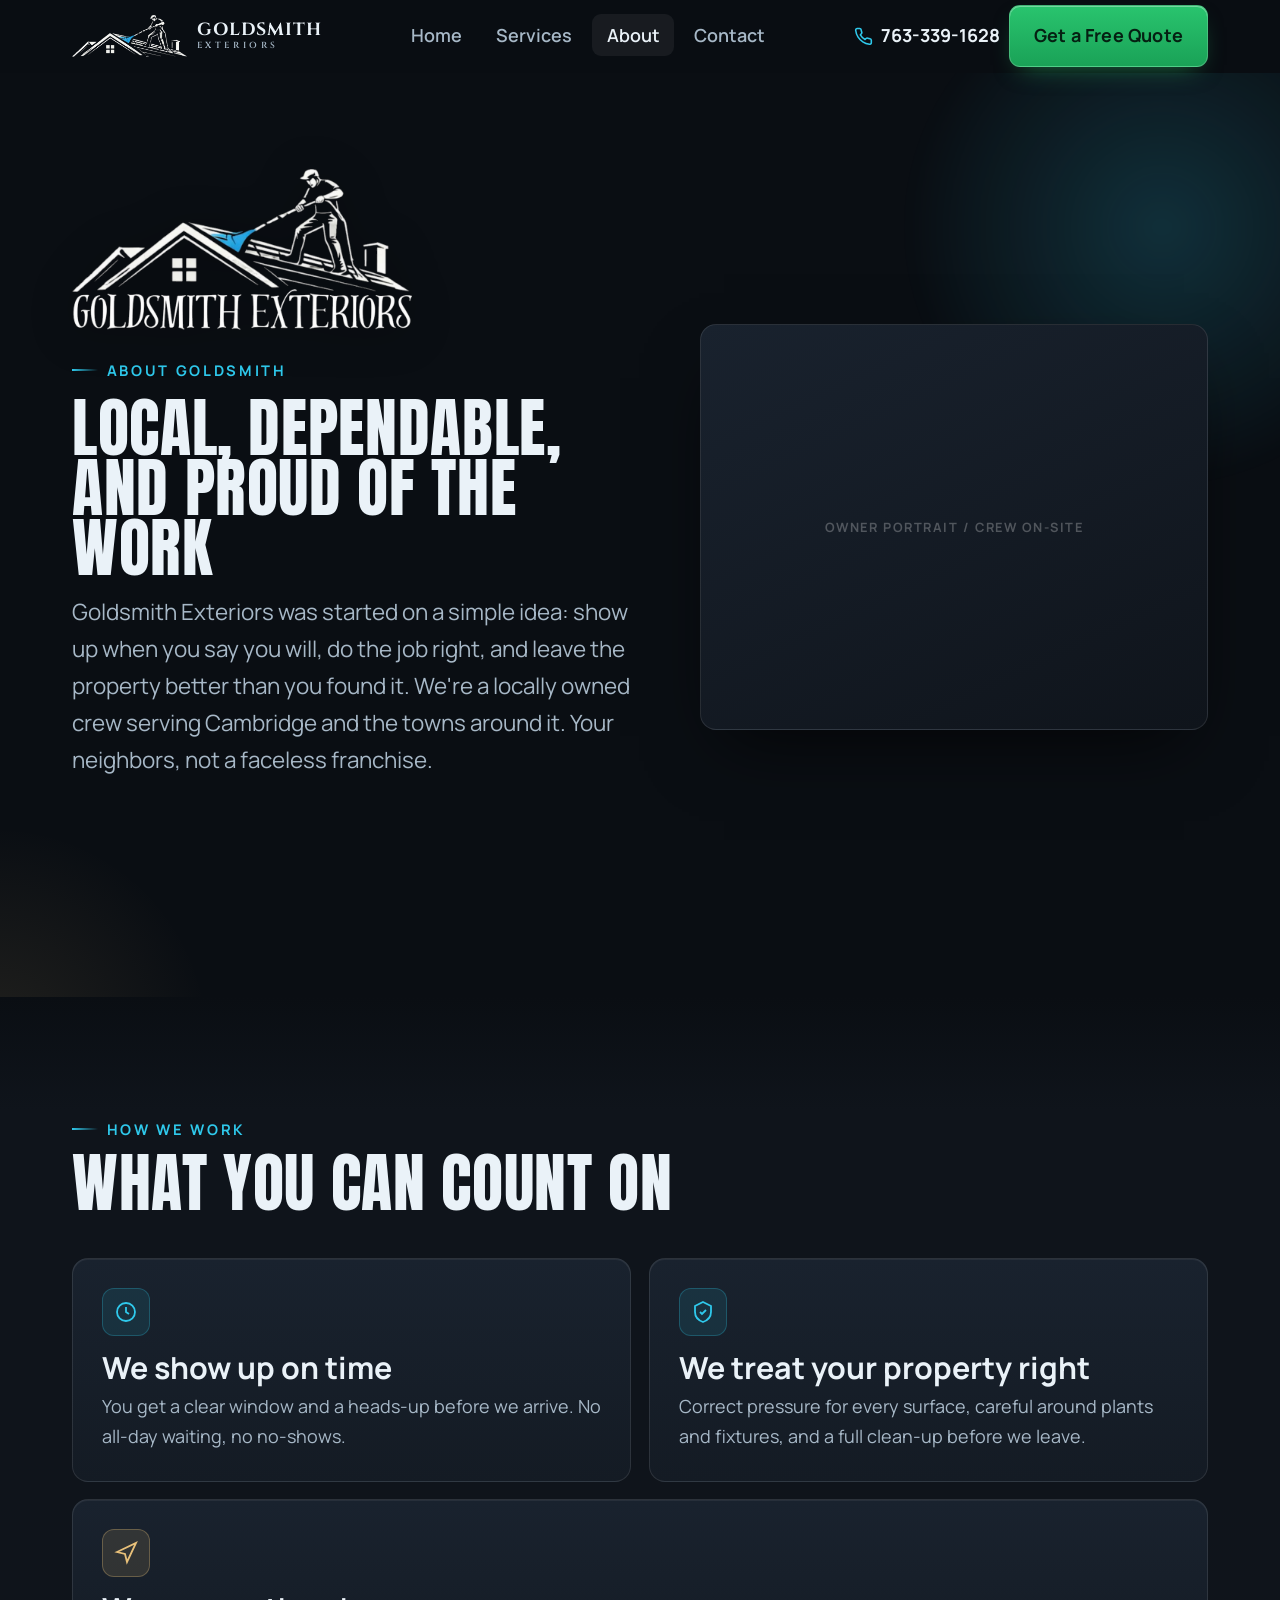
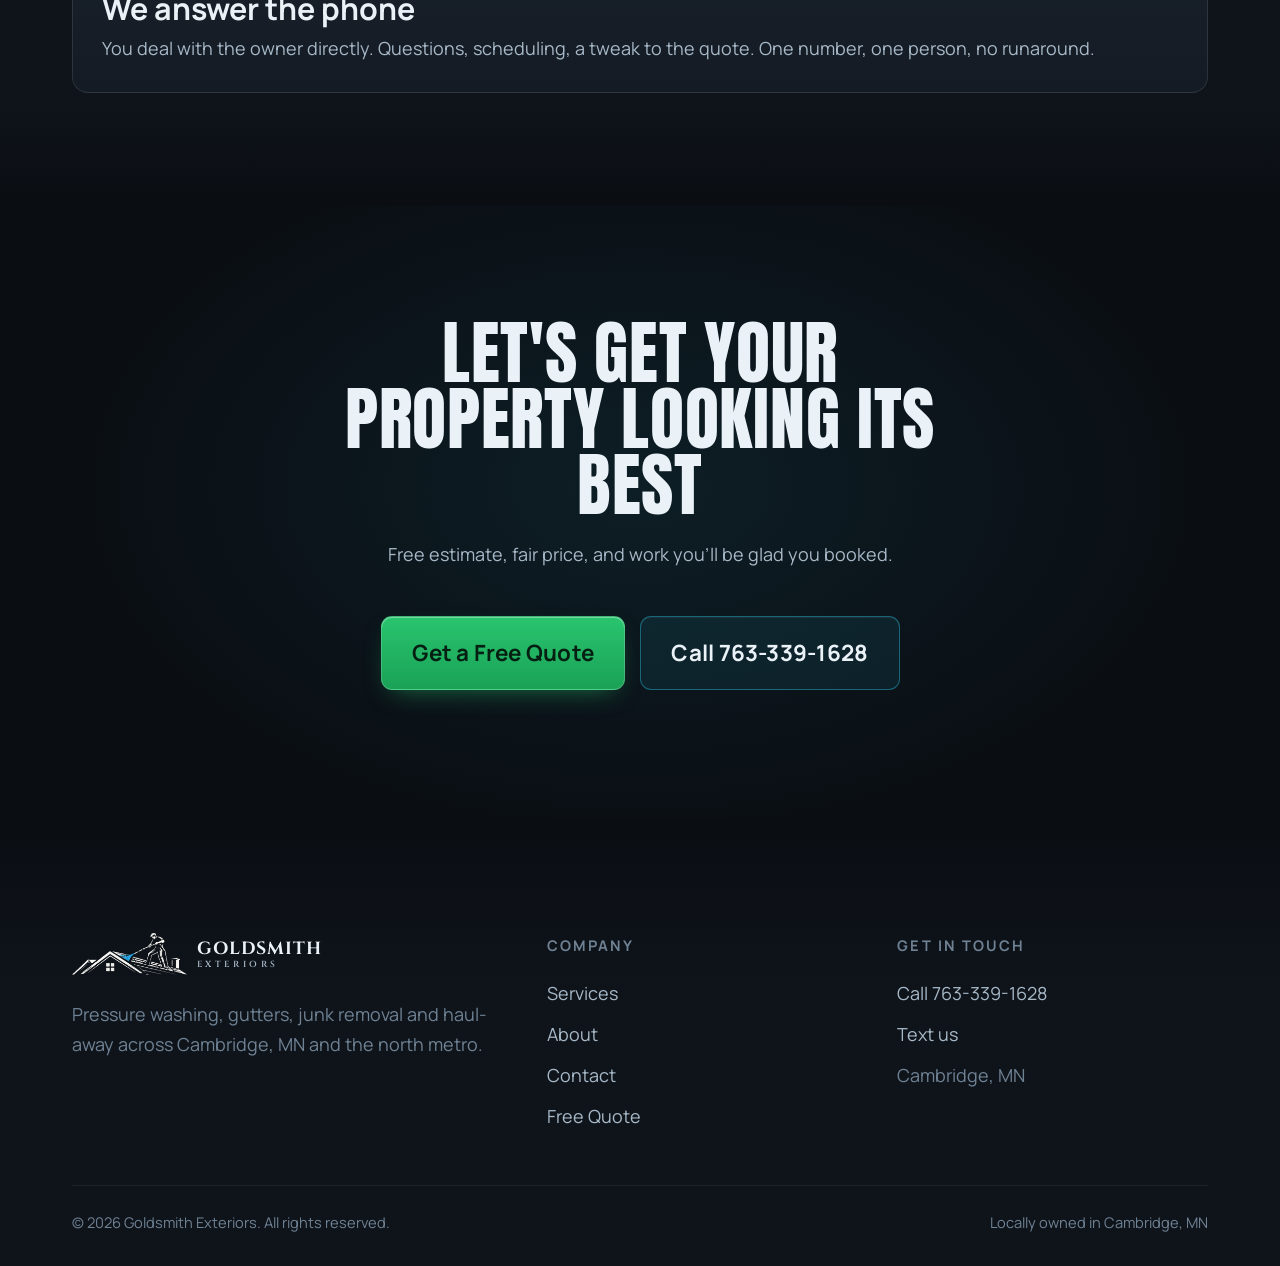
==== about.html @ 61f162df "Goldsmith Exteriors marketing site — initial public release Static 4-page site (home, services, abou" ====
<!doctype html>
<html lang="en">
<head>
  <meta charset="utf-8">
  <meta name="viewport" content="width=device-width, initial-scale=1">
  <title>About | Goldsmith Exteriors in Cambridge, MN</title>
  <meta name="description" content="Goldsmith Exteriors is a locally owned exterior cleaning company serving Cambridge, MN and the north metro. Meet the owner and how we work.">
  <meta name="theme-color" content="#0A0E13">
  <link rel="preconnect" href="https://fonts.googleapis.com">
  <link rel="preconnect" href="https://fonts.gstatic.com" crossorigin>
  <link href="https://fonts.googleapis.com/css2?family=Anton&family=Cinzel:wght@500;600;700&family=Manrope:wght@400;500;600;700;800&display=swap" rel="stylesheet">
  <link rel="icon" type="image/png" href="assets/favicon.png">
  <link rel="apple-touch-icon" href="assets/favicon.png">
  <link rel="stylesheet" href="css/styles.css?v=2">
</head>
<body>
  <a class="skip-link" href="#main">Skip to content</a>
  <header class="site-header">
    <div class="container nav">
      <a class="brand" href="index.html" aria-label="Goldsmith Exteriors home">
        <img class="brand__mark" src="assets/logo-mark.png" alt="" aria-hidden="true" width="889" height="326">
        <span class="brand__name">Goldsmith<span>Exteriors</span></span>
      </a>
      <nav class="nav__menu" data-nav-menu aria-label="Primary">
        <ul class="nav__links">
          <li><a href="index.html">Home</a></li>
          <li><a href="services.html">Services</a></li>
          <li><a href="about.html" aria-current="page">About</a></li>
          <li><a href="contact.html">Contact</a></li>
        </ul>
        <div class="nav__cta">
          <a class="nav__phone" href="tel:+17633391628"><svg viewBox="0 0 24 24" fill="none" stroke="currentColor" stroke-width="2" aria-hidden="true"><path d="M22 16.92v3a2 2 0 0 1-2.18 2 19.79 19.79 0 0 1-8.63-3.07 19.5 19.5 0 0 1-6-6 19.79 19.79 0 0 1-3.07-8.67A2 2 0 0 1 4.11 2h3a2 2 0 0 1 2 1.72c.13.96.36 1.9.69 2.81a2 2 0 0 1-.45 2.11L8.09 9.91a16 16 0 0 0 6 6l1.27-1.27a2 2 0 0 1 2.11-.45c.9.33 1.85.56 2.81.69A2 2 0 0 1 22 16.92z" stroke-linecap="round" stroke-linejoin="round"/></svg>763-339-1628</a>
          <a class="btn btn--primary" href="contact.html">Get a Free Quote</a>
        </div>
      </nav>
      <button class="nav__toggle" data-nav-toggle aria-label="Open menu" aria-expanded="false"><svg viewBox="0 0 24 24" fill="none" stroke="currentColor" stroke-width="2" aria-hidden="true"><line x1="3" y1="6" x2="21" y2="6"/><line x1="3" y1="12" x2="21" y2="12"/><line x1="3" y1="18" x2="21" y2="18"/></svg></button>
    </div>
  </header>

  <main id="main">
    <section class="hero">
      <div class="container hero__inner">
        <div class="hero__grid">
          <div class="hero__copy">
            <img class="about-lockup reveal" src="assets/logo-lockup.png" alt="Goldsmith Exteriors logo" width="896" height="424">
            <span class="eyebrow reveal">About Goldsmith</span>
            <!-- TODO (owner transcript): replace this story with the owner's real words from the recording -->
            <h1 class="display reveal" data-delay="1" style="font-size:var(--step-4);margin:1rem 0">Local, dependable, and proud of the work</h1>
            <p class="lede reveal" data-delay="2">Goldsmith Exteriors was started on a simple idea: show up when you say you will, do the job right, and leave the property better than you found it. We're a locally owned crew serving Cambridge and the towns around it. Your neighbors, not a faceless franchise.</p>
            <!-- TODO (owner transcript): add the owner's real story, years in the trade, and why he started Goldsmith, pulled from the recording. -->
            <div class="hero__cta reveal" data-delay="3">
              <a class="btn btn--primary btn--lg" href="contact.html">Work with us</a>
              <a class="btn btn--call btn--lg" href="tel:+17633391628">Call 763-339-1628</a>
            </div>
          </div>
          <div class="hero__media reveal" data-delay="2">
            <div class="media-card" data-photo="Owner portrait / crew on-site"></div>
          </div>
        </div>
      </div>
    </section>

    <section class="section section--alt">
      <div class="container">
        <div class="section__head reveal">
          <span class="eyebrow">How we work</span>
          <h2 class="display">What you can count on</h2>
        </div>
        <div class="bento">
          <article class="tile tile--wide reveal">
            <div class="tile__icon"><svg viewBox="0 0 24 24" fill="none" stroke="currentColor" stroke-width="1.8" aria-hidden="true"><circle cx="12" cy="12" r="9"/><path d="M12 7v5l3 2"/></svg></div>
            <h3>We show up on time</h3>
            <p>You get a clear window and a heads-up before we arrive. No all-day waiting, no no-shows.</p>
          </article>
          <article class="tile tile--wide reveal" data-delay="1">
            <div class="tile__icon"><svg viewBox="0 0 24 24" fill="none" stroke="currentColor" stroke-width="1.8" aria-hidden="true"><path d="M12 2l8 4v6c0 5-3.4 8.3-8 10-4.6-1.7-8-5-8-10V6l8-4z"/><path d="M9 12l2 2 4-4"/></svg></div>
            <h3>We treat your property right</h3>
            <p>Correct pressure for every surface, careful around plants and fixtures, and a full clean-up before we leave.</p>
          </article>
          <article class="tile tile--feature reveal" data-delay="2">
            <div class="tile__icon"><svg viewBox="0 0 24 24" fill="none" stroke="currentColor" stroke-width="1.8" aria-hidden="true"><path d="M3 11l19-9-9 19-2-8-8-2z"/></svg></div>
            <h3>We answer the phone</h3>
            <p>You deal with the owner directly. Questions, scheduling, a tweak to the quote. One number, one person, no runaround.</p>
          </article>
        </div>
      </div>
    </section>

    <section class="cta-band">
      <div class="container">
        <h2 class="display reveal">Let's get your property looking its best</h2>
        <p class="reveal" data-delay="1">Free estimate, fair price, and work you'll be glad you booked.</p>
        <div class="hero__cta reveal" data-delay="2">
          <a class="btn btn--primary btn--lg" href="contact.html">Get a Free Quote</a>
          <a class="btn btn--call btn--lg" href="tel:+17633391628">Call 763-339-1628</a>
        </div>
      </div>
    </section>
  </main>

  <footer class="site-footer">
    <div class="container">
      <div class="footer-grid">
        <div>
          <a class="brand" href="index.html" aria-label="Goldsmith Exteriors home"><img class="brand__mark" src="assets/logo-mark.png" alt="" aria-hidden="true" width="889" height="326"><span class="brand__name">Goldsmith<span>Exteriors</span></span></a>
          <p>Pressure washing, gutters, junk removal and haul-away across Cambridge, MN and the north metro.</p>
        </div>
        <div class="footer-col"><h4>Company</h4><a href="services.html">Services</a><a href="about.html">About</a><a href="contact.html">Contact</a><a href="contact.html">Free Quote</a></div>
        <div class="footer-col"><h4>Get in touch</h4><a href="tel:+17633391628">Call 763-339-1628</a><a href="sms:+17633391628">Text us</a><span style="color:var(--ink-3);display:block;padding:.35rem 0">Cambridge, MN</span></div>
      </div>
      <div class="footer-bottom"><span>&copy; <span data-year>2026</span> Goldsmith Exteriors. All rights reserved.</span><span>Locally owned in Cambridge, MN</span></div>
    </div>
  </footer>

  <div class="callbar">
    <a class="btn btn--call" href="tel:+17633391628"><svg viewBox="0 0 24 24" fill="none" stroke="currentColor" stroke-width="2" aria-hidden="true"><path d="M22 16.92v3a2 2 0 0 1-2.18 2 19.79 19.79 0 0 1-8.63-3.07 19.5 19.5 0 0 1-6-6 19.79 19.79 0 0 1-3.07-8.67A2 2 0 0 1 4.11 2h3a2 2 0 0 1 2 1.72c.13.96.36 1.9.69 2.81a2 2 0 0 1-.45 2.11L8.09 9.91a16 16 0 0 0 6 6l1.27-1.27a2 2 0 0 1 2.11-.45c.9.33 1.85.56 2.81.69A2 2 0 0 1 22 16.92z" stroke-linecap="round" stroke-linejoin="round"/></svg>Call</a>
    <a class="btn btn--primary" href="contact.html">Free Quote</a>
  </div>
  <script src="js/main.js" defer></script>
</body>
</html>
---- css/styles.css ----
/* ============================================================
   GOLDSMITH EXTERIORS - design system
   Paradigm: luxury-bezel on a dark exterior-service brand
   Fonts: Anton (display) + Manrope (body), via Google Fonts
   Author build: Claw for BTuff. Vanilla CSS, no framework.
   ============================================================ */

/* ---------- 1. Tokens ---------- */
:root {
  /* surfaces */
  --bg-0: #0A0E13;          /* page base (never pure black) */
  --bg-1: #0F141B;          /* alternating section */
  --bg-2: #141B24;          /* panels */
  --bg-3: #19222E;          /* cards */
  --bezel: rgba(255,255,255,.06);     /* top inner highlight */
  --line: rgba(255,255,255,.10);
  --line-soft: rgba(255,255,255,.06);

  /* ink */
  --ink: #EAF2F8;
  --ink-2: #A7B8C7;
  --ink-3: #6F8294;

  /* brand */
  --cyan: #2FC9EC;          /* water / highlight */
  --cyan-2: #11A7CC;
  --green: #29C46E;         /* action / CTA */
  --green-2: #1AA257;
  --green-ink: #052012;     /* text on green */
  --gold: #E8C079;          /* Goldsmith premium accent */
  --gold-2: #CFA24E;

  /* type scale (fluid) */
  --step--1: clamp(0.82rem, 0.79rem + 0.16vw, 0.92rem);
  --step-0:  clamp(1rem, 0.96rem + 0.25vw, 1.125rem);
  --step-1:  clamp(1.18rem, 1.10rem + 0.45vw, 1.4rem);
  --step-2:  clamp(1.45rem, 1.28rem + 0.85vw, 1.9rem);
  --step-3:  clamp(1.9rem, 1.55rem + 1.6vw, 2.7rem);
  --step-4:  clamp(2.5rem, 1.9rem + 2.9vw, 4rem);
  --step-5:  clamp(3rem, 2.05rem + 4.6vw, 5.75rem);

  /* spacing rhythm */
  --pad: clamp(1.15rem, 0.8rem + 1.6vw, 2rem);
  --section-y: clamp(4rem, 2.6rem + 5.5vw, 7.5rem);
  --maxw: 1200px;
  --radius: 16px;
  --radius-sm: 11px;

  /* motion */
  --ease-out: cubic-bezier(0.23, 1, 0.32, 1);
  --ease-io: cubic-bezier(0.77, 0, 0.175, 1);

  /* effects */
  --shadow-md: 0 14px 34px -16px rgba(0,0,0,.65);
  --shadow-lg: 0 30px 70px -24px rgba(0,0,0,.72);
}

/* ---------- 2. Reset / base ---------- */
*, *::before, *::after { box-sizing: border-box; }
* { margin: 0; }
html { -webkit-text-size-adjust: 100%; scroll-behavior: smooth; }
@media (prefers-reduced-motion: reduce) { html { scroll-behavior: auto; } }

body {
  font-family: "Manrope", system-ui, -apple-system, sans-serif;
  font-size: var(--step-0);
  line-height: 1.65;
  color: var(--ink);
  background: var(--bg-0);
  -webkit-font-smoothing: antialiased;
  text-rendering: optimizeLegibility;
  overflow-x: hidden;
}

img, svg, video { display: block; max-width: 100%; }
a { color: inherit; text-decoration: none; }
button { font: inherit; color: inherit; cursor: pointer; background: none; border: 0; }
ul { list-style: none; padding: 0; }
:focus-visible { outline: 2px solid var(--cyan); outline-offset: 3px; border-radius: 4px; }

/* ---------- 3. Typography ---------- */
.display {
  font-family: "Anton", "Manrope", sans-serif;
  font-weight: 400;
  line-height: 0.94;
  letter-spacing: 0.01em;
  text-transform: uppercase;
}
h1, h2, h3 { line-height: 1.08; }
.eyebrow {
  display: inline-flex; align-items: center; gap: 0.55rem;
  font-size: var(--step--1);
  font-weight: 700;
  letter-spacing: 0.18em;
  text-transform: uppercase;
  color: var(--cyan);
}
.eyebrow::before {
  content: ""; width: 26px; height: 2px;
  background: linear-gradient(90deg, var(--cyan), transparent);
}
.lede { font-size: var(--step-1); color: var(--ink-2); max-width: 60ch; }
.muted { color: var(--ink-3); }
.gold { color: var(--gold); }

/* ---------- 4. Layout ---------- */
.container { width: 100%; max-width: var(--maxw); margin-inline: auto; padding-inline: var(--pad); }
.section { padding-block: var(--section-y); position: relative; }
/* Edges resolve to --bg-0 so they color-match the neighbouring sections — no
   flat-colour step and no hard border line at the boundary. The lift in the
   middle still gives the alternating rhythm, but it fades out before the edges
   so a section never reads as a sudden block. */
.section--alt {
  background: linear-gradient(180deg,
    var(--bg-0) 0%, var(--bg-1) 14%, var(--bg-1) 86%, var(--bg-0) 100%);
}
.section__head { max-width: 62ch; margin-bottom: clamp(2rem, 1.2rem + 2vw, 3.25rem); }
.section__head h2 { font-size: var(--step-4); margin-top: 0.7rem; }
.section__head p { margin-top: 1rem; }
.center { text-align: center; margin-inline: auto; }

/* ---------- 5. Buttons (button-in-button bezel) ---------- */
.btn {
  --btn-bg: var(--bg-3);
  display: inline-flex; align-items: center; justify-content: center; gap: 0.6rem;
  padding: 0.95rem 1.5rem;
  border-radius: var(--radius-sm);
  font-weight: 700; font-size: var(--step-0); letter-spacing: 0.01em;
  background: var(--btn-bg);
  border: 1px solid var(--line);
  box-shadow: inset 0 1px 0 var(--bezel);
  transition: transform 220ms var(--ease-out), box-shadow 220ms var(--ease-out),
              background-color 220ms var(--ease-out), border-color 220ms var(--ease-out);
  will-change: transform;
}
.btn svg { width: 1.15em; height: 1.15em; }
.btn:hover { transform: translateY(-2px); }
.btn:active { transform: translateY(0); }

.btn--primary {
  background: linear-gradient(180deg, var(--green), var(--green-2));
  color: var(--green-ink);
  border-color: rgba(255,255,255,.18);
  box-shadow: inset 0 1px 0 rgba(255,255,255,.35), 0 10px 26px -12px rgba(41,196,110,.6);
}
.btn--primary:hover { box-shadow: inset 0 1px 0 rgba(255,255,255,.4), 0 16px 34px -12px rgba(41,196,110,.75); }

.btn--call {
  background: rgba(47,201,236,.08);
  border-color: rgba(47,201,236,.4);
  color: var(--ink);
}
.btn--call:hover { background: rgba(47,201,236,.14); border-color: rgba(47,201,236,.65); }

.btn--ghost { background: transparent; border-color: var(--line); color: var(--ink); }
.btn--ghost:hover { background: var(--bezel); border-color: rgba(255,255,255,.22); }
.btn--lg { padding: 1.1rem 1.9rem; font-size: var(--step-1); }
.btn--block { width: 100%; }

/* ---------- 6. Header / nav ---------- */
.site-header {
  position: sticky; top: 0; z-index: 60;
  background: rgba(10,14,19,.72);
  backdrop-filter: blur(14px) saturate(140%);
  -webkit-backdrop-filter: blur(14px) saturate(140%);
  border-bottom: 1px solid transparent;
  transition: background-color 300ms var(--ease-out), border-color 300ms var(--ease-out);
}
.site-header.is-stuck { background: rgba(10,14,19,.9); border-bottom-color: var(--line-soft); }
.nav { display: flex; align-items: center; justify-content: space-between; gap: 1rem; height: 72px; }

.brand { display: inline-flex; align-items: center; gap: 0.65rem; font-weight: 800; letter-spacing: 0.01em; }
.brand__mark { height: 42px; width: auto; flex: 0 0 auto; display: block; }
.brand__name { display: inline-flex; flex-direction: column; gap: 0.16em; font-family: "Cinzel", serif; font-weight: 700; text-transform: uppercase; font-size: 1.1rem; letter-spacing: 0.05em; line-height: 0.92; color: var(--ink); }
.brand__name > span { font-weight: 600; font-size: 0.5em; letter-spacing: 0.4em; color: var(--ink-2); }
.about-lockup { max-width: min(340px, 78%); height: auto; margin-bottom: 1.25rem; filter: drop-shadow(0 6px 22px rgba(0,0,0,.45)); }
@media (max-width: 560px) {
  .brand__mark { height: 36px; }
  .brand__name { font-size: 0.98rem; }
  .brand__name > span { letter-spacing: 0.32em; }
  .about-lockup { max-width: min(280px, 82%); }
}

.nav__links { display: flex; align-items: center; gap: 0.35rem; }
.nav__links a {
  padding: 0.55rem 0.9rem; border-radius: 9px; font-weight: 600; color: var(--ink-2);
  transition: color 180ms var(--ease-out), background-color 180ms var(--ease-out);
}
.nav__links a:hover, .nav__links a[aria-current="page"] { color: var(--ink); background: var(--bezel); }
.nav__cta { display: flex; align-items: center; gap: 0.6rem; }
.nav__phone { display: inline-flex; align-items: center; gap: 0.45rem; font-weight: 700; color: var(--ink); }
.nav__phone svg { width: 1.05em; color: var(--cyan); }

.nav__toggle { display: none; width: 44px; height: 44px; border-radius: 10px; border: 1px solid var(--line); align-items: center; justify-content: center; }
.nav__toggle svg { width: 22px; height: 22px; }

/* mobile menu */
.nav__menu { display: contents; }
@media (max-width: 860px) {
  .nav__toggle { display: inline-flex; }
  .nav__menu {
    position: fixed; inset: 72px 0 auto 0; display: block;
    background: var(--bg-1); border-bottom: 1px solid var(--line);
    padding: 1rem var(--pad) 1.5rem;
    transform: translateY(-12px); opacity: 0; pointer-events: none;
    transition: transform 260ms var(--ease-out), opacity 260ms var(--ease-out);
    box-shadow: var(--shadow-lg);
  }
  .nav__menu.is-open { transform: translateY(0); opacity: 1; pointer-events: auto; }
  .nav__links { flex-direction: column; align-items: stretch; gap: 0.2rem; }
  .nav__links a { padding: 0.85rem 0.9rem; font-size: var(--step-1); }
  .nav__cta { margin-top: 0.9rem; flex-direction: column; align-items: stretch; }
  .nav__phone { justify-content: center; padding: 0.85rem; border: 1px solid var(--line); border-radius: var(--radius-sm); }
}

/* ---------- 7. Hero ---------- */
.hero { position: relative; overflow: clip; isolation: isolate; }
.hero::before {
  content: ""; position: absolute; inset: -10% -10% auto auto; z-index: -1;
  width: 70vw; height: 70vw; max-width: 820px; max-height: 820px;
  background: radial-gradient(45% 45% at 70% 30%, rgba(47,201,236,.18), transparent 70%);
  filter: blur(8px);
}
.hero::after {
  content: ""; position: absolute; inset: auto auto -25% -15%; z-index: -1;
  width: 55vw; height: 55vw; max-width: 620px; max-height: 620px;
  background: radial-gradient(50% 50% at 30% 70%, rgba(232,192,121,.10), transparent 70%);
}
.hero__inner { padding-block: clamp(3rem, 1.5rem + 6vw, 6rem) var(--section-y); }
.hero__grid { display: grid; grid-template-columns: 1.05fr 0.95fr; gap: clamp(2rem, 1rem + 4vw, 4.5rem); align-items: center; }
.hero h1 { font-size: var(--step-5); margin: 1.1rem 0 1.3rem; }
.hero h1 em { font-style: normal; color: var(--cyan); }
.hero__cta { display: flex; flex-wrap: wrap; gap: 0.9rem; margin-top: 2rem; }
.hero__chips { display: flex; flex-wrap: wrap; gap: 0.6rem 1.4rem; margin-top: 2.2rem; padding-top: 1.6rem; border-top: 1px solid var(--line-soft); }
.chip { display: inline-flex; align-items: center; gap: 0.5rem; font-size: var(--step--1); font-weight: 600; color: var(--ink-2); }
.chip svg { width: 1.05em; color: var(--green); flex: 0 0 auto; }

@media (max-width: 920px) {
  .hero__grid { grid-template-columns: 1fr; }
  .hero__media { order: -1; }
}

/* ---------- 8. Before/After ---------- */
.ba {
  position: relative; aspect-ratio: 4 / 3; border-radius: var(--radius); overflow: hidden;
  border: 1px solid var(--line); box-shadow: var(--shadow-lg);
  --pos: 50%; user-select: none; touch-action: pan-y;
}
.ba__pane { position: absolute; inset: 0; background-size: cover; background-position: center; }
.ba__pane--after {
  background:
    radial-gradient(120% 120% at 50% 0%, rgba(47,201,236,.12), transparent 60%),
    linear-gradient(160deg, #20384a, #16242f);
}
.ba__pane--before {
  background: linear-gradient(160deg, #2b2a24, #1c1a16);
  clip-path: inset(0 calc(100% - var(--pos)) 0 0);
  filter: saturate(.7) brightness(.82);
}
.ba__pane::after {
  content: attr(data-photo); position: absolute; inset: 0; display: grid; place-items: center;
  color: rgba(255,255,255,.28); font-size: 0.82rem; letter-spacing: 0.12em; text-transform: uppercase; font-weight: 700;
}
.ba__tag {
  position: absolute; bottom: 14px; padding: 0.35rem 0.7rem; border-radius: 999px;
  font-size: 0.72rem; font-weight: 800; letter-spacing: 0.1em; text-transform: uppercase;
  background: rgba(10,14,19,.7); backdrop-filter: blur(6px); border: 1px solid var(--line);
}
.ba__tag--before { left: 14px; color: var(--gold); }
.ba__tag--after { right: 14px; color: var(--cyan); }
.ba__handle {
  position: absolute; top: 0; bottom: 0; left: var(--pos); width: 2px; transform: translateX(-1px);
  background: rgba(255,255,255,.9); z-index: 3; pointer-events: none;
}
.ba__handle::after {
  content: ""; position: absolute; top: 50%; left: 50%; transform: translate(-50%,-50%);
  width: 44px; height: 44px; border-radius: 999px; background: rgba(10,14,19,.85);
  border: 2px solid #fff; box-shadow: var(--shadow-md);
  background-image:
    linear-gradient(90deg, transparent 45%, var(--cyan) 45% 55%, transparent 55%);
}

/* ---------- 8b. Before/After pair (real job photos) ---------- */
.work-head { max-width: 64ch; }
.ba-pair {
  display: grid; grid-template-columns: 1fr 1fr;
  gap: clamp(0.9rem, 0.4rem + 1.8vw, 1.8rem);
  margin-top: clamp(1.8rem, 1rem + 3vw, 3rem);
}
.ba-pair__item {
  position: relative; margin: 0; border-radius: var(--radius); overflow: hidden;
  border: 1px solid var(--line); box-shadow: var(--shadow-lg); background: var(--bg-2);
}
.ba-pair__item img { display: block; width: 100%; height: auto; aspect-ratio: 4 / 5; object-fit: cover; }
.ba-pair__item:last-child img { object-position: center 72%; }
.ba-pair__tag {
  position: absolute; bottom: 14px; left: 14px; padding: 0.35rem 0.7rem; border-radius: 999px;
  font-size: 0.72rem; font-weight: 800; letter-spacing: 0.1em; text-transform: uppercase;
  background: rgba(10,14,19,.72); backdrop-filter: blur(6px); border: 1px solid var(--line);
}
.ba-pair__tag--before { color: var(--gold); }
.ba-pair__tag--after { color: var(--cyan); }
@media (max-width: 560px) {
  .ba-pair { grid-template-columns: 1fr; gap: 1rem; }
}
.ba__range {
  position: absolute; inset: 0; width: 100%; height: 100%; margin: 0; opacity: 0; cursor: ew-resize; z-index: 4;
}

/* ---------- 9. Services bento ---------- */
.bento { display: grid; grid-template-columns: repeat(6, 1fr); gap: clamp(0.8rem, 0.5rem + 1vw, 1.1rem); }
.tile {
  position: relative; grid-column: span 2; padding: clamp(1.3rem, 1rem + 1vw, 1.9rem);
  background: linear-gradient(180deg, var(--bg-3), var(--bg-2));
  border: 1px solid var(--line); border-radius: var(--radius);
  box-shadow: inset 0 1px 0 var(--bezel);
  transition: transform 280ms var(--ease-out), border-color 280ms var(--ease-out), box-shadow 280ms var(--ease-out);
  overflow: hidden;
}
.tile:hover { transform: translateY(-4px); border-color: rgba(47,201,236,.4); box-shadow: inset 0 1px 0 var(--bezel), var(--shadow-md); }
.tile__icon {
  width: 48px; height: 48px; border-radius: 12px; display: grid; place-items: center;
  background: rgba(47,201,236,.10); border: 1px solid rgba(47,201,236,.25); color: var(--cyan); margin-bottom: 1rem;
}
.tile__icon svg { width: 24px; height: 24px; }
.tile h3 { font-size: var(--step-2); margin-bottom: 0.5rem; }
.tile p { color: var(--ink-2); font-size: var(--step-0); }
.tile--feature { grid-column: span 6; }
.tile--feature .tile__icon { background: rgba(232,192,121,.12); border-color: rgba(232,192,121,.3); color: var(--gold); }
.tile--wide { grid-column: span 3; }
@media (max-width: 860px) { .bento { grid-template-columns: repeat(2, 1fr); }
  .tile, .tile--feature, .tile--wide { grid-column: span 1; } }
@media (max-width: 520px) { .bento { grid-template-columns: 1fr; } .tile { grid-column: 1 / -1; } }

/* surface tag cloud — pressure-washing capabilities, verbatim from the brand flyer */
.taglist { display: flex; flex-wrap: wrap; gap: 0.5rem; margin-top: 1.3rem; }
.tag {
  font-size: var(--step--1); font-weight: 600; color: var(--ink-2); line-height: 1;
  padding: 0.45rem 0.85rem; border-radius: 999px;
  background: rgba(47,201,236,.06); border: 1px solid rgba(47,201,236,.22);
}

/* ---------- 10. Feature / why-us (zig-zag) ---------- */
.split { display: grid; grid-template-columns: 1fr 1fr; gap: clamp(2.5rem, 0.5rem + 7.5vw, 7rem); align-items: center; }
.split + .split { margin-top: var(--section-y); }
.split--rev .split__media { order: 2; }
.checklist { display: grid; gap: 1.1rem; margin-top: 2rem; }
.checklist li { display: flex; gap: 0.8rem; align-items: flex-start; color: var(--ink-2); }
.checklist svg { width: 1.4em; height: 1.4em; color: var(--green); flex: 0 0 auto; margin-top: 2px; }
.checklist b { color: var(--ink); font-weight: 700; }
.media-card {
  aspect-ratio: 5/4; border-radius: var(--radius); border: 1px solid var(--line);
  background: linear-gradient(155deg, var(--bg-3), var(--bg-1)); box-shadow: var(--shadow-lg);
  display: grid; place-items: center; position: relative; overflow: hidden;
}
.media-card[data-photo]::after {
  content: attr(data-photo); color: rgba(255,255,255,.26); font-size: 0.8rem; letter-spacing: 0.12em;
  text-transform: uppercase; font-weight: 700; text-align: center; padding: 1rem;
}
@media (max-width: 820px) { .split { grid-template-columns: 1fr; } .split--rev .split__media { order: 0; } }

/* ---------- 11. Guarantee callout ---------- */
.callout {
  display: grid; grid-template-columns: auto 1fr auto; gap: 1.6rem; align-items: center;
  padding: clamp(1.5rem, 1rem + 2vw, 2.5rem);
  background:
    radial-gradient(80% 140% at 0% 0%, rgba(232,192,121,.10), transparent 60%),
    linear-gradient(180deg, var(--bg-3), var(--bg-2));
  border: 1px solid rgba(232,192,121,.3); border-radius: var(--radius); box-shadow: var(--shadow-md);
}
.callout__badge { width: 64px; height: 64px; border-radius: 16px; display: grid; place-items: center;
  background: rgba(232,192,121,.14); border: 1px solid rgba(232,192,121,.35); color: var(--gold); }
.callout__badge svg { width: 32px; height: 32px; }
.callout h3 { font-size: var(--step-2); }
.callout p { color: var(--ink-2); margin-top: 0.3rem; }
@media (max-width: 720px) { .callout { grid-template-columns: 1fr; text-align: left; } .callout .btn { width: 100%; } }

/* ---------- 12. Service area ---------- */
.area { display: grid; grid-template-columns: 1fr 1fr; gap: clamp(2.5rem, 1rem + 5vw, 5.5rem); align-items: center; }
.area__list { columns: 2; column-gap: 1.5rem; margin-top: 1.5rem; }
.area__list li { display: flex; align-items: center; gap: 0.55rem; padding: 0.4rem 0; color: var(--ink-2); break-inside: avoid; }
.area__list svg { width: 1em; color: var(--cyan); }
@media (max-width: 820px) { .area { grid-template-columns: 1fr; } }

/* ---------- 13. CTA band ---------- */
/* Base sits on --bg-0 (the page base) so the top edge melts into whatever
   section precedes it, with no sudden lighter-blue block and no hard seam line. */
.cta-band {
  position: relative; overflow: hidden; text-align: center;
  padding: clamp(3.75rem, 2.5rem + 4.5vw, 6rem) var(--pad) clamp(5.5rem, 4rem + 5vw, 8rem);
  background:
    radial-gradient(62% 80% at 50% 46%, rgba(47,201,236,.085), transparent 72%),
    var(--bg-0);
  border: 0;
}
.cta-band h2 { font-size: clamp(2.6rem, 1.85rem + 3.3vw, 4.4rem); max-width: 18ch; margin: 1.1rem auto 0; }
.cta-band p { color: var(--ink-2); max-width: 52ch; margin: 1.4rem auto 0; }
.cta-band .hero__cta { justify-content: center; margin-top: 2.9rem; }

/* ---------- 14. Contact ---------- */
.contact-grid { display: grid; grid-template-columns: 0.9fr 1.1fr; gap: clamp(2rem, 1rem + 3vw, 3.5rem); }
.contact-cards { display: grid; gap: 0.9rem; }
.contact-card {
  display: flex; gap: 1rem; align-items: center; padding: 1.15rem 1.3rem;
  background: linear-gradient(180deg, var(--bg-3), var(--bg-2)); border: 1px solid var(--line);
  border-radius: var(--radius-sm); box-shadow: inset 0 1px 0 var(--bezel);
  transition: border-color 200ms var(--ease-out), transform 200ms var(--ease-out);
}
a.contact-card:hover { border-color: rgba(47,201,236,.45); transform: translateY(-2px); }
.contact-card__icon { width: 46px; height: 46px; flex: 0 0 auto; border-radius: 11px; display: grid; place-items: center;
  background: rgba(47,201,236,.10); border: 1px solid rgba(47,201,236,.25); color: var(--cyan); }
.contact-card__icon svg { width: 22px; }
.contact-card small { display: block; color: var(--ink-3); font-size: 0.78rem; letter-spacing: 0.04em; text-transform: uppercase; font-weight: 700; }
.contact-card strong { font-size: var(--step-1); font-weight: 700; }

.form { display: grid; gap: 1rem; padding: clamp(1.4rem, 1rem + 1.5vw, 2rem);
  background: linear-gradient(180deg, var(--bg-2), var(--bg-1)); border: 1px solid var(--line);
  border-radius: var(--radius); box-shadow: var(--shadow-md); }
.field { display: grid; gap: 0.45rem; }
.field label { font-size: var(--step--1); font-weight: 700; letter-spacing: 0.04em; color: var(--ink-2); }
.field input, .field textarea, .field select {
  width: 100%; padding: 0.85rem 1rem; border-radius: var(--radius-sm);
  background: var(--bg-0); border: 1px solid var(--line); color: var(--ink); font: inherit;
  transition: border-color 180ms var(--ease-out), box-shadow 180ms var(--ease-out);
}
.field input:focus, .field textarea:focus, .field select:focus {
  outline: none; border-color: var(--cyan); box-shadow: 0 0 0 3px rgba(47,201,236,.18);
}
.field textarea { resize: vertical; min-height: 120px; }
.form__row { display: grid; grid-template-columns: 1fr 1fr; gap: 1rem; }
@media (max-width: 860px) { .contact-grid { grid-template-columns: 1fr; } .form__row { grid-template-columns: 1fr; } }

/* ---------- 15. Footer ---------- */
/* Top edge starts at --bg-0 so it melts out of the CTA band (also --bg-0),
   then eases into the slightly lifted --bg-1 footer tone — no hard seam line. */
.site-footer { background: linear-gradient(180deg, var(--bg-0) 0%, var(--bg-1) 42%); padding-block: clamp(5.5rem, 4rem + 4vw, 9rem) 2rem; }
.footer-grid { display: grid; grid-template-columns: 1.4fr 1fr 1fr; gap: 2.5rem; }
.site-footer p { color: var(--ink-3); margin-top: 1rem; max-width: 38ch; }
.footer-col h4 { font-size: var(--step--1); letter-spacing: 0.14em; text-transform: uppercase; color: var(--ink-3); margin-bottom: 1rem; }
.footer-col a { display: block; padding: 0.35rem 0; color: var(--ink-2); transition: color 160ms var(--ease-out); }
.footer-col a:hover { color: var(--cyan); }
.footer-bottom { margin-top: 3rem; padding-top: 1.5rem; border-top: 1px solid var(--line-soft);
  display: flex; flex-wrap: wrap; gap: 0.6rem; justify-content: space-between; color: var(--ink-3); font-size: var(--step--1); }
@media (max-width: 720px) { .footer-grid { grid-template-columns: 1fr; gap: 1.8rem; } }

/* ---------- 16. Sticky mobile call bar ---------- */
.callbar { display: none; }
@media (max-width: 860px) {
  .callbar {
    position: fixed; inset: auto 0 0 0; z-index: 70; display: grid; grid-template-columns: 1fr 1fr;
    gap: 0.6rem; padding: 0.7rem var(--pad) calc(0.7rem + env(safe-area-inset-bottom));
    background: rgba(10,14,19,.92); backdrop-filter: blur(12px); border-top: 1px solid var(--line);
  }
  .callbar .btn { padding: 0.85rem; }
  body { padding-bottom: 78px; }
}

/* ---------- 17. Reveal animation ---------- */
.reveal { opacity: 0; transform: translateY(22px); transition: opacity 700ms var(--ease-out), transform 700ms var(--ease-out); }
.reveal.is-in { opacity: 1; transform: none; }
.reveal[data-delay="1"] { transition-delay: 80ms; }
.reveal[data-delay="2"] { transition-delay: 160ms; }
.reveal[data-delay="3"] { transition-delay: 240ms; }
@media (prefers-reduced-motion: reduce) {
  .reveal { opacity: 1; transform: none; transition: none; }
  .btn, .tile, .contact-card { transition: none; }
}

/* ---------- 18. Utilities ---------- */
.stack-sm > * + * { margin-top: 0.6rem; }
.mt-1 { margin-top: 1rem; } .mt-2 { margin-top: 2rem; }
.skip-link { position: absolute; left: -999px; top: 0; z-index: 100; }
.skip-link:focus { left: 1rem; top: 1rem; padding: 0.7rem 1rem; background: var(--bg-3); border: 1px solid var(--line); border-radius: 8px; }

/* ---------- 19. Services index (image-free editorial list) ---------- */
.svc-list { display: grid; }
.svc {
  display: grid; grid-template-columns: minmax(54px, auto) 1fr;
  gap: clamp(1.1rem, 0.3rem + 2.8vw, 3.75rem);
  padding-block: clamp(2.4rem, 1.5rem + 2.8vw, 4.25rem);
  border-top: 1px solid var(--line-soft);
}
.svc:first-child { border-top: 0; padding-top: 0; }
.svc__num {
  font-family: "Anton", sans-serif; line-height: 0.85;
  font-size: clamp(2.1rem, 1.3rem + 3vw, 3.5rem); color: var(--gold);
}
.svc__title { font-size: var(--step-3); margin-top: 0.55rem; }
.svc__content > .lede { margin-top: 1rem; }
.svc__content .checklist { margin-top: 1.4rem; }
@media (max-width: 600px) {
  .svc { grid-template-columns: 1fr; gap: 0.35rem; }
  .svc__num { color: var(--cyan); }
}

/* ---------- 20. Contact "how it works" panel (no backend) ---------- */
.next {
  padding: clamp(1.6rem, 1rem + 2vw, 2.4rem); align-self: start;
  background: linear-gradient(180deg, var(--bg-2), var(--bg-1));
  border: 1px solid var(--line); border-radius: var(--radius); box-shadow: var(--shadow-md);
}
.next__title { font-size: var(--step-3); margin-top: 0.55rem; }
.steps { display: grid; gap: 1.15rem; margin: 1.7rem 0 0; padding: 0; list-style: none; }
.step { display: grid; grid-template-columns: auto 1fr; gap: 1rem; align-items: start; }
.step__num {
  width: 38px; height: 38px; flex: 0 0 auto; border-radius: 10px; display: grid; place-items: center;
  font-family: "Anton", sans-serif; font-size: 1.15rem; color: var(--cyan);
  background: rgba(47,201,236,.10); border: 1px solid rgba(47,201,236,.25);
}
.step strong { display: block; color: var(--ink); font-size: var(--step-1); }
.step p { color: var(--ink-2); margin-top: 0.15rem; }
.next__cta { display: grid; grid-template-columns: 1fr 1fr; gap: 0.8rem; margin-top: 1.9rem; }
@media (max-width: 520px) { .next__cta { grid-template-columns: 1fr; } }
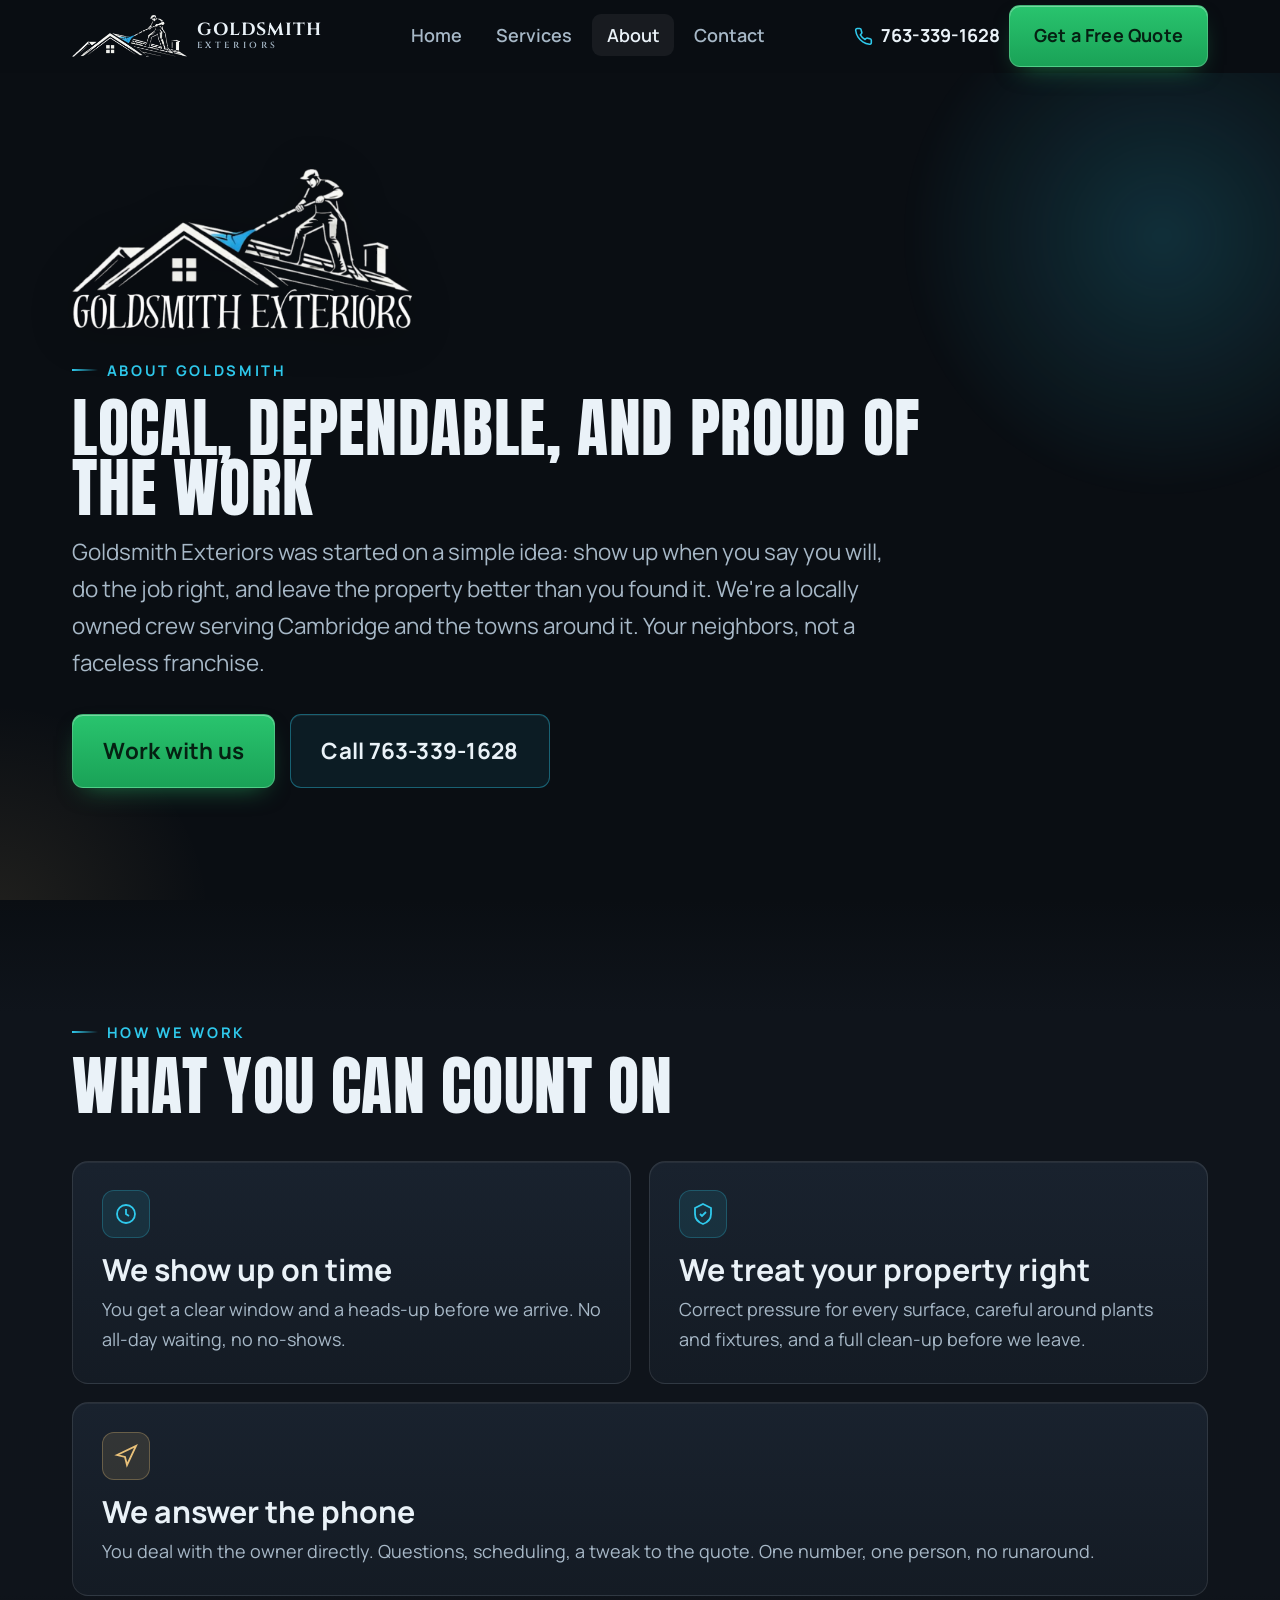
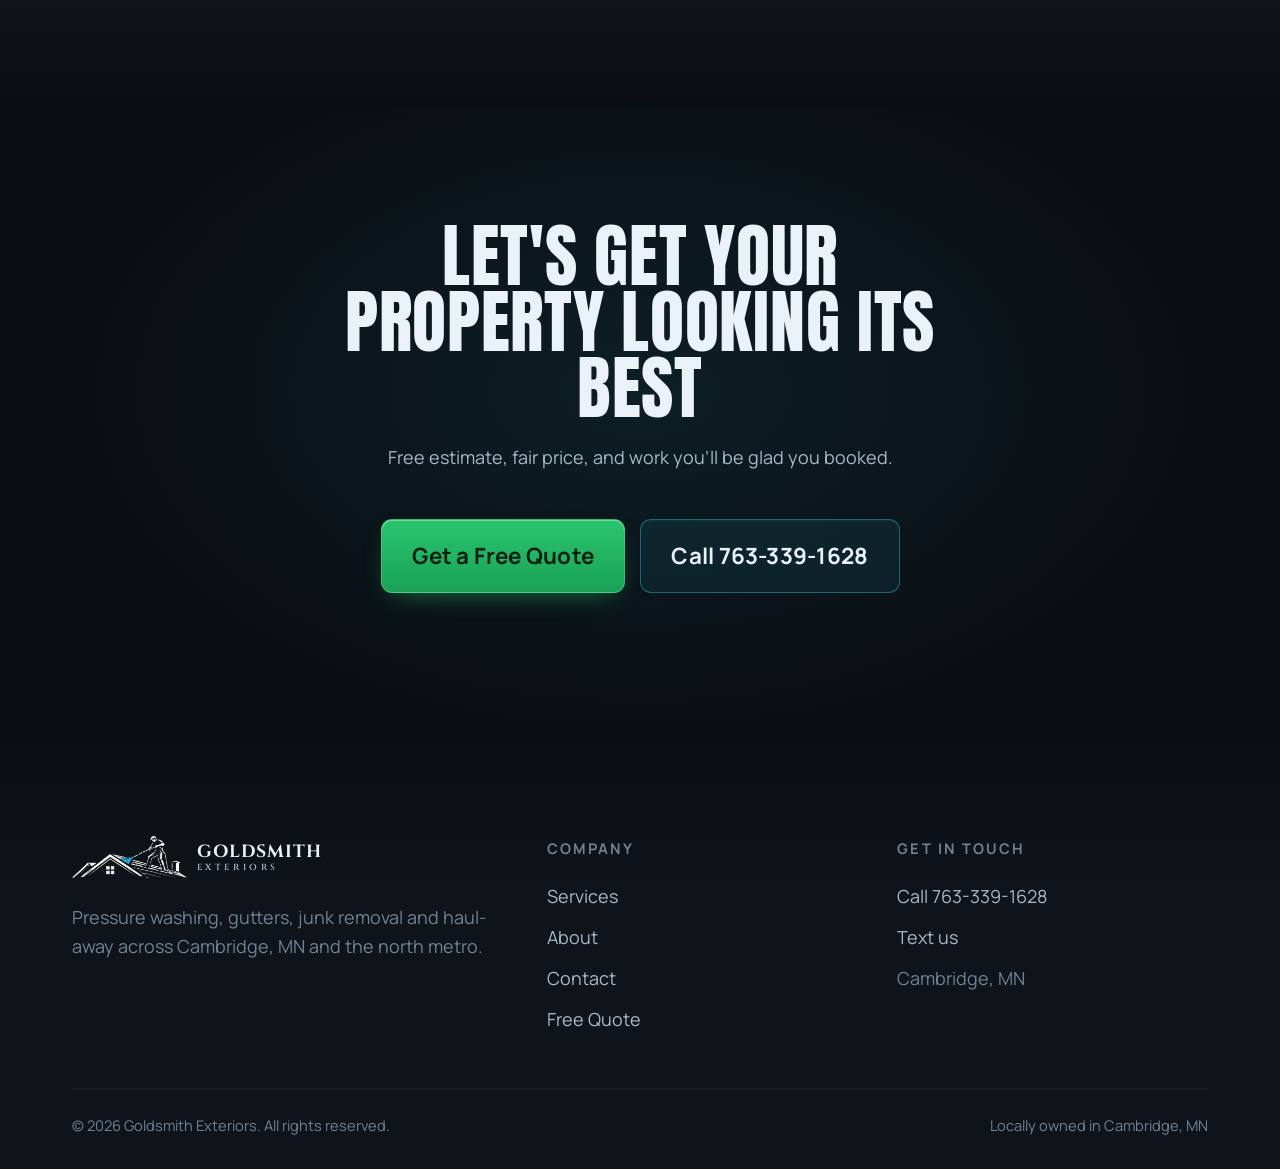
==== commit 5e1c7c56: "Polish: remove photo placeholders, single-column reflow, mobile pass - Hero (home + about): drop the" ====
--- a/about.html
+++ b/about.html
@@ -11,7 +11,7 @@
   <link href="https://fonts.googleapis.com/css2?family=Anton&family=Cinzel:wght@500;600;700&family=Manrope:wght@400;500;600;700;800&display=swap" rel="stylesheet">
   <link rel="icon" type="image/png" href="assets/favicon.png">
   <link rel="apple-touch-icon" href="assets/favicon.png">
-  <link rel="stylesheet" href="css/styles.css?v=2">
+  <link rel="stylesheet" href="css/styles.css?v=6">
 </head>
 <body>
   <a class="skip-link" href="#main">Skip to content</a>
@@ -40,7 +40,9 @@
   <main id="main">
     <section class="hero">
       <div class="container hero__inner">
-        <div class="hero__grid">
+        <!-- Photo slot (owner portrait / crew) removed until a real photo lands.
+             Original two-column markup preserved on the `photos-pending` branch. -->
+        <div class="hero__lead">
           <div class="hero__copy">
             <img class="about-lockup reveal" src="assets/logo-lockup.png" alt="Goldsmith Exteriors logo" width="896" height="424">
             <span class="eyebrow reveal">About Goldsmith</span>
@@ -52,9 +54,6 @@
               <a class="btn btn--primary btn--lg" href="contact.html">Work with us</a>
               <a class="btn btn--call btn--lg" href="tel:+17633391628">Call 763-339-1628</a>
             </div>
-          </div>
-          <div class="hero__media reveal" data-delay="2">
-            <div class="media-card" data-photo="Owner portrait / crew on-site"></div>
           </div>
         </div>
       </div>
--- a/css/styles.css
+++ b/css/styles.css
@@ -235,6 +235,10 @@
 .chip { display: inline-flex; align-items: center; gap: 0.5rem; font-size: var(--step--1); font-weight: 600; color: var(--ink-2); }
 .chip svg { width: 1.05em; color: var(--green); flex: 0 0 auto; }
 
+/* Solo hero — single deliberate column until real hero photos land.
+   (Original media slot lives on the `photos-pending` branch.) */
+.hero__lead { max-width: 56rem; }
+
 @media (max-width: 920px) {
   .hero__grid { grid-template-columns: 1fr; }
   .hero__media { order: -1; }
@@ -348,6 +352,10 @@
 .checklist li { display: flex; gap: 0.8rem; align-items: flex-start; color: var(--ink-2); }
 .checklist svg { width: 1.4em; height: 1.4em; color: var(--green); flex: 0 0 auto; margin-top: 2px; }
 .checklist b { color: var(--ink); font-weight: 700; }
+/* Two-column benefit grid — used where the why-us media split used to be. */
+.checklist--grid { grid-template-columns: 1fr 1fr; gap: 1.3rem 2.6rem; margin-top: clamp(1.6rem, 1rem + 1.6vw, 2.4rem); }
+.checklist--grid li { font-size: var(--step-1); }
+@media (max-width: 720px) { .checklist--grid { grid-template-columns: 1fr; } }
 .media-card {
   aspect-ratio: 5/4; border-radius: var(--radius); border: 1px solid var(--line);
   background: linear-gradient(155deg, var(--bg-3), var(--bg-1)); box-shadow: var(--shadow-lg);
